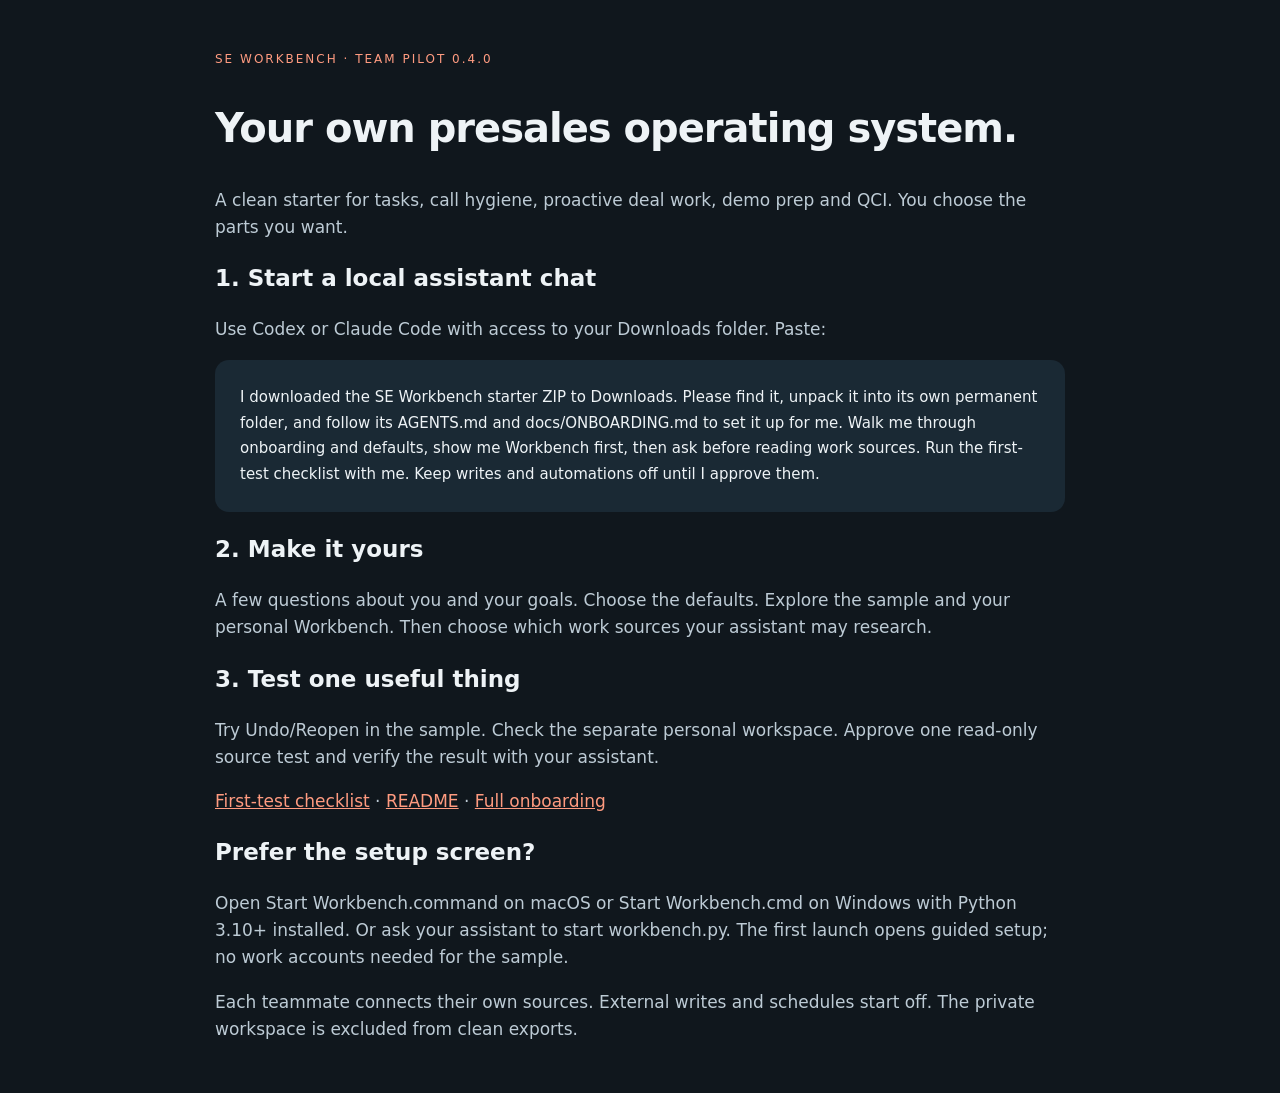
==== START-HERE.html @ 65ef55b1 "Release Workbench v0.4.0 with saved ordering and response alternatives" ====
<!doctype html><html lang="en"><meta charset="utf-8"><meta name="viewport" content="width=device-width,initial-scale=1"><title>Start your SE Workbench</title><style>body{background:#10171d;color:#eef3f6;font:17px/1.6 system-ui;margin:50px auto;padding:0 24px;max-width:850px}h1{font-size:40px;letter-spacing:-1px}h2{font-size:23px}a{color:#ff9b80}pre{white-space:pre-wrap;background:#1a2934;padding:25px;border-radius:14px;font:15px/1.7 system-ui}p,li{color:#bdcbd5}.tag{color:#ff9b80;font-size:12px;letter-spacing:2px;text-transform:uppercase}</style><p class="tag">SE Workbench · Team pilot 0.4.0</p><h1>Your own presales operating system.</h1><p>A clean starter for tasks, call hygiene, proactive deal work, demo prep and QCI. You choose the parts you want.</p><h2>1. Start a local assistant chat</h2><p>Use Codex or Claude Code with access to your Downloads folder. Paste:</p><pre>I downloaded the SE Workbench starter ZIP to Downloads. Please find it, unpack it into its own permanent folder, and follow its AGENTS.md and docs/ONBOARDING.md to set it up for me. Walk me through onboarding and defaults, show me Workbench first, then ask before reading work sources. Run the first-test checklist with me. Keep writes and automations off until I approve them.</pre><h2>2. Make it yours</h2><p>A few questions about you and your goals. Choose the defaults. Explore the sample and your personal Workbench. Then choose which work sources your assistant may research.</p><h2>3. Test one useful thing</h2><p>Try Undo/Reopen in the sample. Check the separate personal workspace. Approve one read-only source test and verify the result with your assistant.</p><p><a href="docs/FIRST-TEST.md">First-test checklist</a> · <a href="README.md">README</a> · <a href="docs/ONBOARDING.md">Full onboarding</a></p><h2>Prefer the setup screen?</h2><p>Open Start Workbench.command on macOS or Start Workbench.cmd on Windows with Python 3.10+ installed. Or ask your assistant to start workbench.py. The first launch opens guided setup; no work accounts needed for the sample.</p><p>Each teammate connects their own sources. External writes and schedules start off. The private workspace is excluded from clean exports.</p></html>
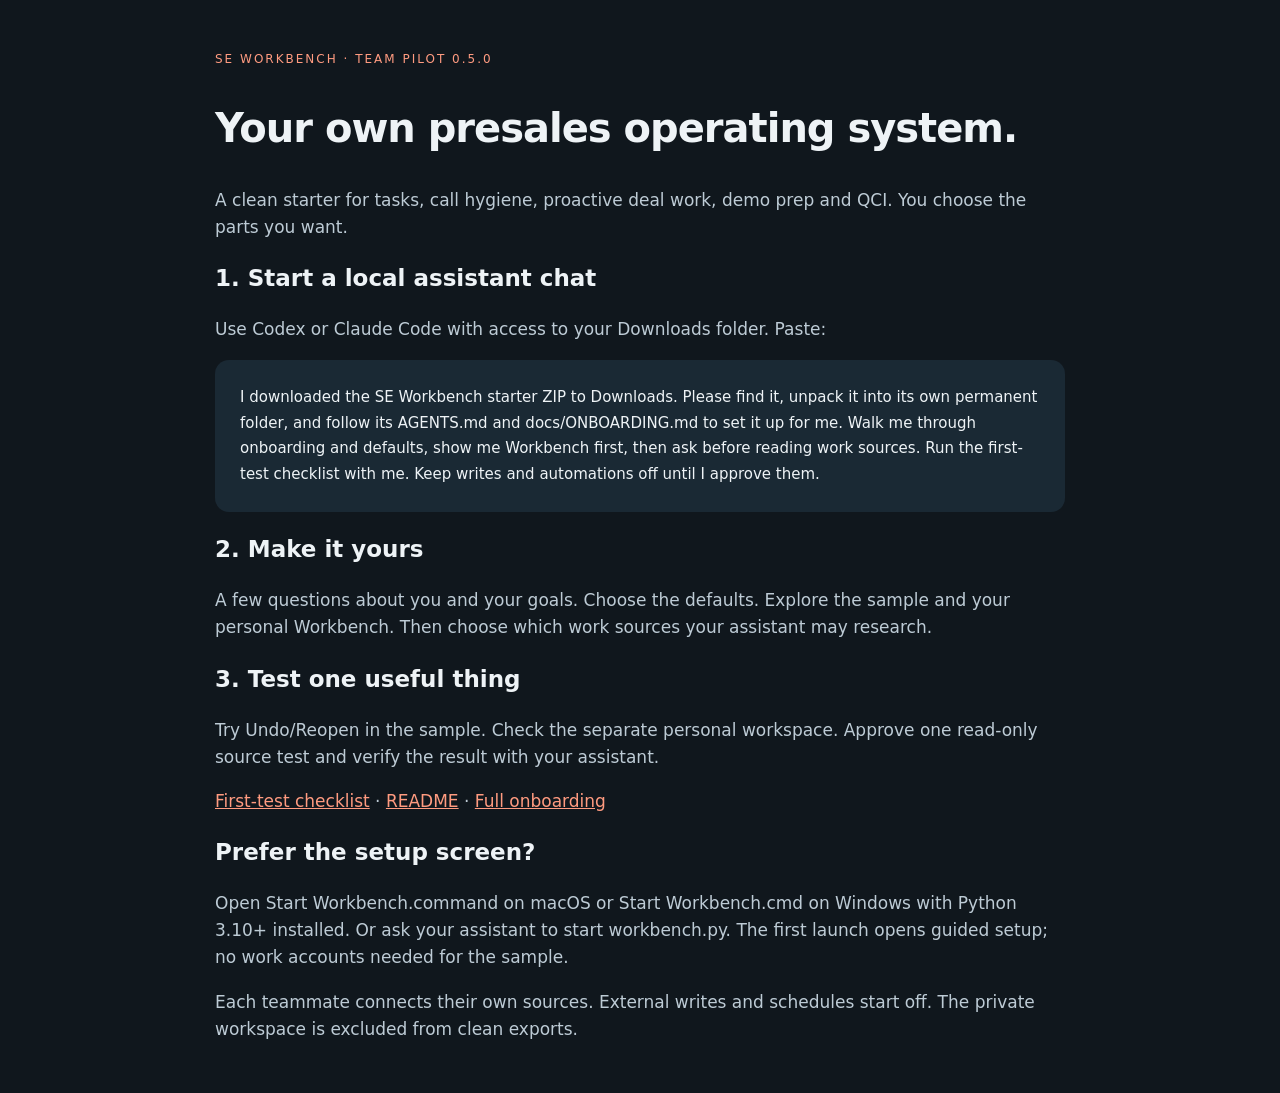
==== commit ba5373ac: "Release Workbench v0.5.0 with focused views and one-click feedback" ====
--- a/START-HERE.html
+++ b/START-HERE.html
@@ -1 +1 @@
-<!doctype html><html lang="en"><meta charset="utf-8"><meta name="viewport" content="width=device-width,initial-scale=1"><title>Start your SE Workbench</title><style>body{background:#10171d;color:#eef3f6;font:17px/1.6 system-ui;margin:50px auto;padding:0 24px;max-width:850px}h1{font-size:40px;letter-spacing:-1px}h2{font-size:23px}a{color:#ff9b80}pre{white-space:pre-wrap;background:#1a2934;padding:25px;border-radius:14px;font:15px/1.7 system-ui}p,li{color:#bdcbd5}.tag{color:#ff9b80;font-size:12px;letter-spacing:2px;text-transform:uppercase}</style><p class="tag">SE Workbench · Team pilot 0.4.0</p><h1>Your own presales operating system.</h1><p>A clean starter for tasks, call hygiene, proactive deal work, demo prep and QCI. You choose the parts you want.</p><h2>1. Start a local assistant chat</h2><p>Use Codex or Claude Code with access to your Downloads folder. Paste:</p><pre>I downloaded the SE Workbench starter ZIP to Downloads. Please find it, unpack it into its own permanent folder, and follow its AGENTS.md and docs/ONBOARDING.md to set it up for me. Walk me through onboarding and defaults, show me Workbench first, then ask before reading work sources. Run the first-test checklist with me. Keep writes and automations off until I approve them.</pre><h2>2. Make it yours</h2><p>A few questions about you and your goals. Choose the defaults. Explore the sample and your personal Workbench. Then choose which work sources your assistant may research.</p><h2>3. Test one useful thing</h2><p>Try Undo/Reopen in the sample. Check the separate personal workspace. Approve one read-only source test and verify the result with your assistant.</p><p><a href="docs/FIRST-TEST.md">First-test checklist</a> · <a href="README.md">README</a> · <a href="docs/ONBOARDING.md">Full onboarding</a></p><h2>Prefer the setup screen?</h2><p>Open Start Workbench.command on macOS or Start Workbench.cmd on Windows with Python 3.10+ installed. Or ask your assistant to start workbench.py. The first launch opens guided setup; no work accounts needed for the sample.</p><p>Each teammate connects their own sources. External writes and schedules start off. The private workspace is excluded from clean exports.</p></html>+<!doctype html><html lang="en"><meta charset="utf-8"><meta name="viewport" content="width=device-width,initial-scale=1"><title>Start your SE Workbench</title><style>body{background:#10171d;color:#eef3f6;font:17px/1.6 system-ui;margin:50px auto;padding:0 24px;max-width:850px}h1{font-size:40px;letter-spacing:-1px}h2{font-size:23px}a{color:#ff9b80}pre{white-space:pre-wrap;background:#1a2934;padding:25px;border-radius:14px;font:15px/1.7 system-ui}p,li{color:#bdcbd5}.tag{color:#ff9b80;font-size:12px;letter-spacing:2px;text-transform:uppercase}</style><p class="tag">SE Workbench · Team pilot 0.5.0</p><h1>Your own presales operating system.</h1><p>A clean starter for tasks, call hygiene, proactive deal work, demo prep and QCI. You choose the parts you want.</p><h2>1. Start a local assistant chat</h2><p>Use Codex or Claude Code with access to your Downloads folder. Paste:</p><pre>I downloaded the SE Workbench starter ZIP to Downloads. Please find it, unpack it into its own permanent folder, and follow its AGENTS.md and docs/ONBOARDING.md to set it up for me. Walk me through onboarding and defaults, show me Workbench first, then ask before reading work sources. Run the first-test checklist with me. Keep writes and automations off until I approve them.</pre><h2>2. Make it yours</h2><p>A few questions about you and your goals. Choose the defaults. Explore the sample and your personal Workbench. Then choose which work sources your assistant may research.</p><h2>3. Test one useful thing</h2><p>Try Undo/Reopen in the sample. Check the separate personal workspace. Approve one read-only source test and verify the result with your assistant.</p><p><a href="docs/FIRST-TEST.md">First-test checklist</a> · <a href="README.md">README</a> · <a href="docs/ONBOARDING.md">Full onboarding</a></p><h2>Prefer the setup screen?</h2><p>Open Start Workbench.command on macOS or Start Workbench.cmd on Windows with Python 3.10+ installed. Or ask your assistant to start workbench.py. The first launch opens guided setup; no work accounts needed for the sample.</p><p>Each teammate connects their own sources. External writes and schedules start off. The private workspace is excluded from clean exports.</p></html>
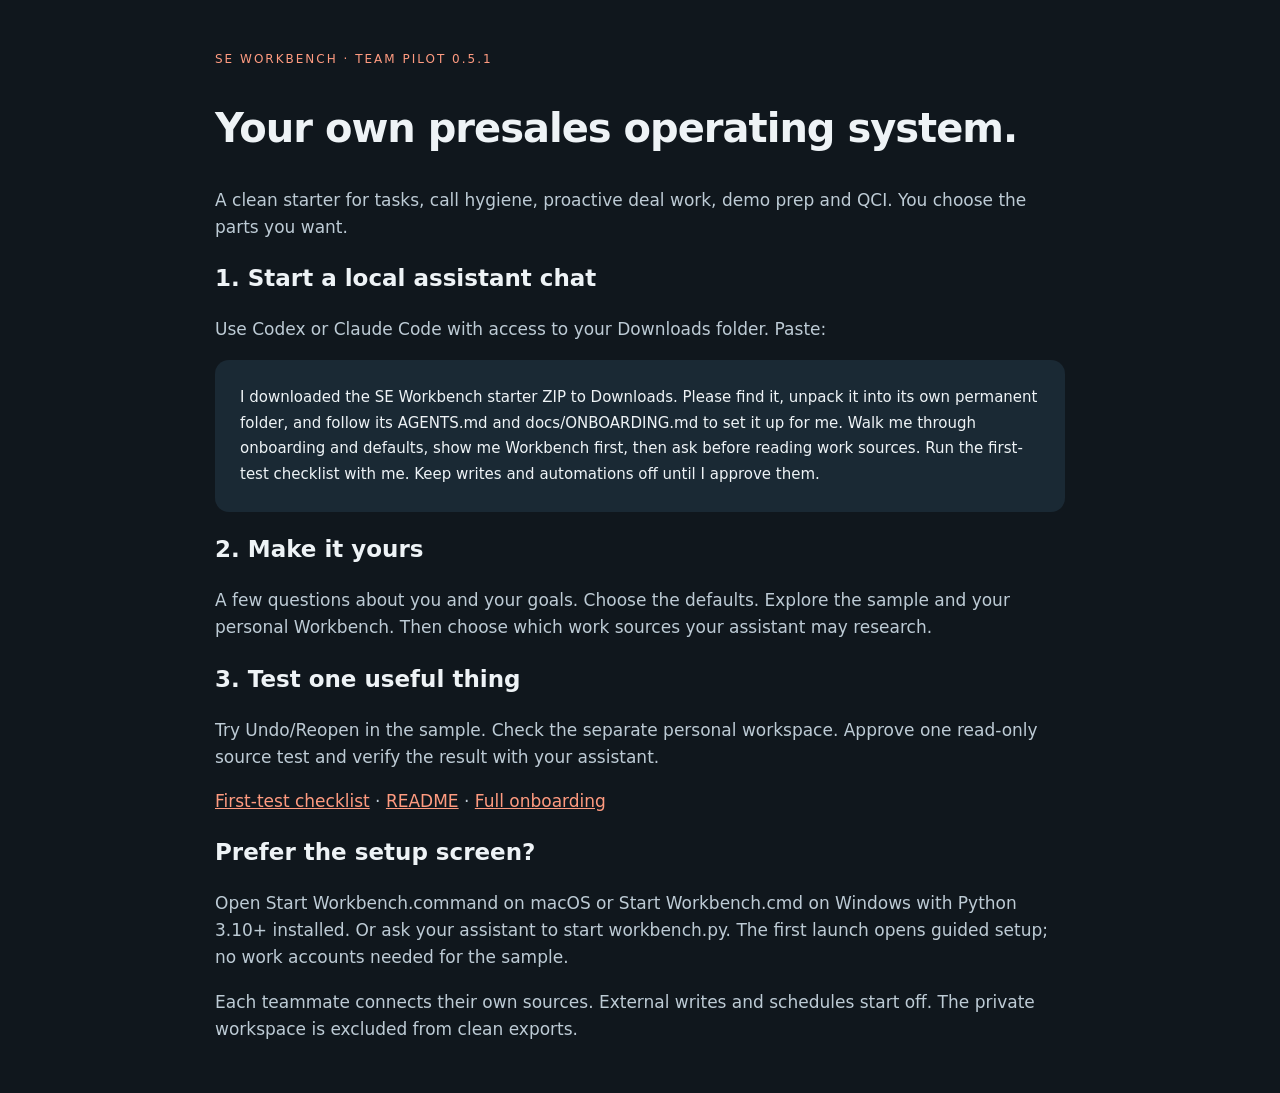
==== commit e1284aa9: "Keep coaching feedback summaries distinct from source quotes" ====
--- a/START-HERE.html
+++ b/START-HERE.html
@@ -1 +1 @@
-<!doctype html><html lang="en"><meta charset="utf-8"><meta name="viewport" content="width=device-width,initial-scale=1"><title>Start your SE Workbench</title><style>body{background:#10171d;color:#eef3f6;font:17px/1.6 system-ui;margin:50px auto;padding:0 24px;max-width:850px}h1{font-size:40px;letter-spacing:-1px}h2{font-size:23px}a{color:#ff9b80}pre{white-space:pre-wrap;background:#1a2934;padding:25px;border-radius:14px;font:15px/1.7 system-ui}p,li{color:#bdcbd5}.tag{color:#ff9b80;font-size:12px;letter-spacing:2px;text-transform:uppercase}</style><p class="tag">SE Workbench · Team pilot 0.5.0</p><h1>Your own presales operating system.</h1><p>A clean starter for tasks, call hygiene, proactive deal work, demo prep and QCI. You choose the parts you want.</p><h2>1. Start a local assistant chat</h2><p>Use Codex or Claude Code with access to your Downloads folder. Paste:</p><pre>I downloaded the SE Workbench starter ZIP to Downloads. Please find it, unpack it into its own permanent folder, and follow its AGENTS.md and docs/ONBOARDING.md to set it up for me. Walk me through onboarding and defaults, show me Workbench first, then ask before reading work sources. Run the first-test checklist with me. Keep writes and automations off until I approve them.</pre><h2>2. Make it yours</h2><p>A few questions about you and your goals. Choose the defaults. Explore the sample and your personal Workbench. Then choose which work sources your assistant may research.</p><h2>3. Test one useful thing</h2><p>Try Undo/Reopen in the sample. Check the separate personal workspace. Approve one read-only source test and verify the result with your assistant.</p><p><a href="docs/FIRST-TEST.md">First-test checklist</a> · <a href="README.md">README</a> · <a href="docs/ONBOARDING.md">Full onboarding</a></p><h2>Prefer the setup screen?</h2><p>Open Start Workbench.command on macOS or Start Workbench.cmd on Windows with Python 3.10+ installed. Or ask your assistant to start workbench.py. The first launch opens guided setup; no work accounts needed for the sample.</p><p>Each teammate connects their own sources. External writes and schedules start off. The private workspace is excluded from clean exports.</p></html>+<!doctype html><html lang="en"><meta charset="utf-8"><meta name="viewport" content="width=device-width,initial-scale=1"><title>Start your SE Workbench</title><style>body{background:#10171d;color:#eef3f6;font:17px/1.6 system-ui;margin:50px auto;padding:0 24px;max-width:850px}h1{font-size:40px;letter-spacing:-1px}h2{font-size:23px}a{color:#ff9b80}pre{white-space:pre-wrap;background:#1a2934;padding:25px;border-radius:14px;font:15px/1.7 system-ui}p,li{color:#bdcbd5}.tag{color:#ff9b80;font-size:12px;letter-spacing:2px;text-transform:uppercase}</style><p class="tag">SE Workbench · Team pilot 0.5.1</p><h1>Your own presales operating system.</h1><p>A clean starter for tasks, call hygiene, proactive deal work, demo prep and QCI. You choose the parts you want.</p><h2>1. Start a local assistant chat</h2><p>Use Codex or Claude Code with access to your Downloads folder. Paste:</p><pre>I downloaded the SE Workbench starter ZIP to Downloads. Please find it, unpack it into its own permanent folder, and follow its AGENTS.md and docs/ONBOARDING.md to set it up for me. Walk me through onboarding and defaults, show me Workbench first, then ask before reading work sources. Run the first-test checklist with me. Keep writes and automations off until I approve them.</pre><h2>2. Make it yours</h2><p>A few questions about you and your goals. Choose the defaults. Explore the sample and your personal Workbench. Then choose which work sources your assistant may research.</p><h2>3. Test one useful thing</h2><p>Try Undo/Reopen in the sample. Check the separate personal workspace. Approve one read-only source test and verify the result with your assistant.</p><p><a href="docs/FIRST-TEST.md">First-test checklist</a> · <a href="README.md">README</a> · <a href="docs/ONBOARDING.md">Full onboarding</a></p><h2>Prefer the setup screen?</h2><p>Open Start Workbench.command on macOS or Start Workbench.cmd on Windows with Python 3.10+ installed. Or ask your assistant to start workbench.py. The first launch opens guided setup; no work accounts needed for the sample.</p><p>Each teammate connects their own sources. External writes and schedules start off. The private workspace is excluded from clean exports.</p></html>
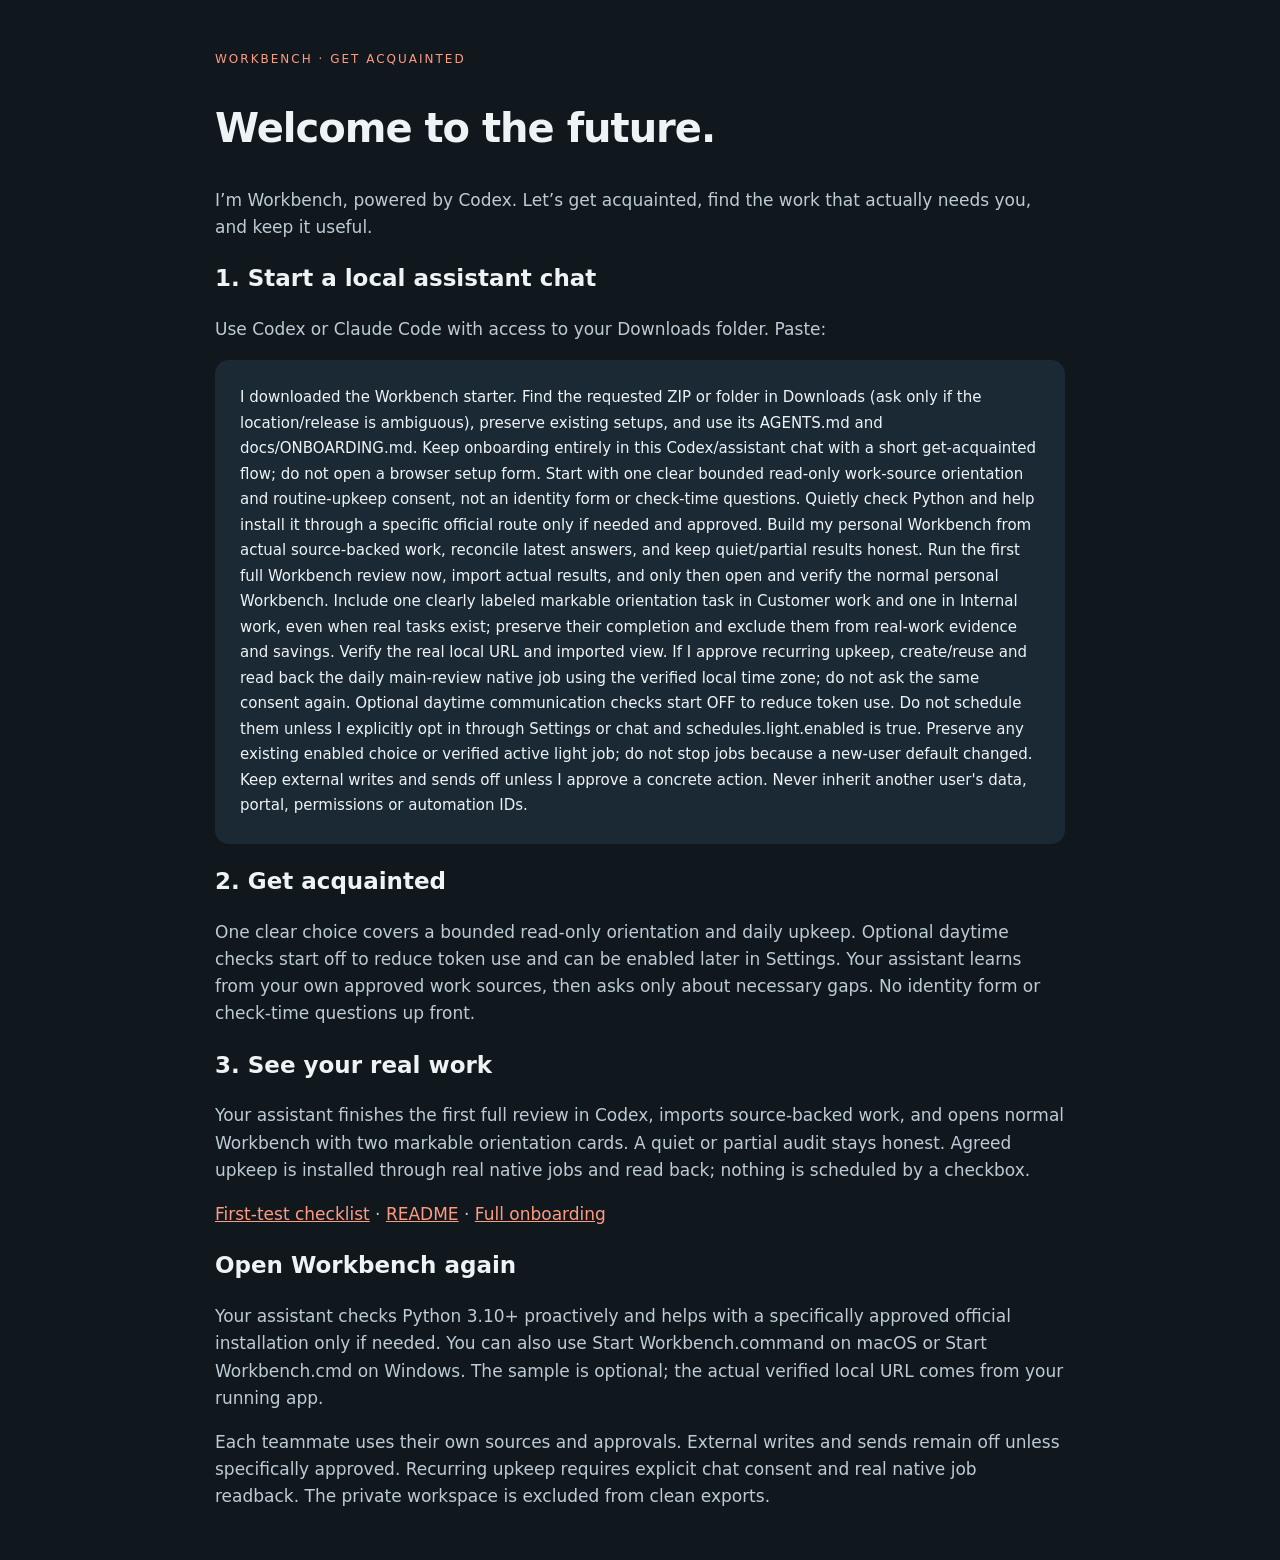
==== commit 9ac81189: "Release Workbench v0.6.0 with Codex onboarding and optional daytime checks" ====
--- a/START-HERE.html
+++ b/START-HERE.html
@@ -1 +1 @@
-<!doctype html><html lang="en"><meta charset="utf-8"><meta name="viewport" content="width=device-width,initial-scale=1"><title>Start your SE Workbench</title><style>body{background:#10171d;color:#eef3f6;font:17px/1.6 system-ui;margin:50px auto;padding:0 24px;max-width:850px}h1{font-size:40px;letter-spacing:-1px}h2{font-size:23px}a{color:#ff9b80}pre{white-space:pre-wrap;background:#1a2934;padding:25px;border-radius:14px;font:15px/1.7 system-ui}p,li{color:#bdcbd5}.tag{color:#ff9b80;font-size:12px;letter-spacing:2px;text-transform:uppercase}</style><p class="tag">SE Workbench · Team pilot 0.5.1</p><h1>Your own presales operating system.</h1><p>A clean starter for tasks, call hygiene, proactive deal work, demo prep and QCI. You choose the parts you want.</p><h2>1. Start a local assistant chat</h2><p>Use Codex or Claude Code with access to your Downloads folder. Paste:</p><pre>I downloaded the SE Workbench starter ZIP to Downloads. Please find it, unpack it into its own permanent folder, and follow its AGENTS.md and docs/ONBOARDING.md to set it up for me. Walk me through onboarding and defaults, show me Workbench first, then ask before reading work sources. Run the first-test checklist with me. Keep writes and automations off until I approve them.</pre><h2>2. Make it yours</h2><p>A few questions about you and your goals. Choose the defaults. Explore the sample and your personal Workbench. Then choose which work sources your assistant may research.</p><h2>3. Test one useful thing</h2><p>Try Undo/Reopen in the sample. Check the separate personal workspace. Approve one read-only source test and verify the result with your assistant.</p><p><a href="docs/FIRST-TEST.md">First-test checklist</a> · <a href="README.md">README</a> · <a href="docs/ONBOARDING.md">Full onboarding</a></p><h2>Prefer the setup screen?</h2><p>Open Start Workbench.command on macOS or Start Workbench.cmd on Windows with Python 3.10+ installed. Or ask your assistant to start workbench.py. The first launch opens guided setup; no work accounts needed for the sample.</p><p>Each teammate connects their own sources. External writes and schedules start off. The private workspace is excluded from clean exports.</p></html>+<!doctype html><html lang="en"><meta charset="utf-8"><meta name="viewport" content="width=device-width,initial-scale=1"><title>Start your SE Workbench</title><style>body{background:#10171d;color:#eef3f6;font:17px/1.6 system-ui;margin:50px auto;padding:0 24px;max-width:850px}h1{font-size:40px;letter-spacing:-1px}h2{font-size:23px}a{color:#ff9b80}pre{white-space:pre-wrap;background:#1a2934;padding:25px;border-radius:14px;font:15px/1.7 system-ui}p,li{color:#bdcbd5}.tag{color:#ff9b80;font-size:12px;letter-spacing:2px;text-transform:uppercase}</style><p class="tag">Workbench · Get acquainted</p><h1>Welcome to the future.</h1><p>I’m Workbench, powered by Codex. Let’s get acquainted, find the work that actually needs you, and keep it useful.</p><h2>1. Start a local assistant chat</h2><p>Use Codex or Claude Code with access to your Downloads folder. Paste:</p><pre>I downloaded the Workbench starter. Find the requested ZIP or folder in Downloads (ask only if the location/release is ambiguous), preserve existing setups, and use its AGENTS.md and docs/ONBOARDING.md. Keep onboarding entirely in this Codex/assistant chat with a short get-acquainted flow; do not open a browser setup form. Start with one clear bounded read-only work-source orientation and routine-upkeep consent, not an identity form or check-time questions. Quietly check Python and help install it through a specific official route only if needed and approved. Build my personal Workbench from actual source-backed work, reconcile latest answers, and keep quiet/partial results honest. Run the first full Workbench review now, import actual results, and only then open and verify the normal personal Workbench. Include one clearly labeled markable orientation task in Customer work and one in Internal work, even when real tasks exist; preserve their completion and exclude them from real-work evidence and savings. Verify the real local URL and imported view. If I approve recurring upkeep, create/reuse and read back the daily main-review native job using the verified local time zone; do not ask the same consent again. Optional daytime communication checks start OFF to reduce token use. Do not schedule them unless I explicitly opt in through Settings or chat and schedules.light.enabled is true. Preserve any existing enabled choice or verified active light job; do not stop jobs because a new-user default changed. Keep external writes and sends off unless I approve a concrete action. Never inherit another user's data, portal, permissions or automation IDs.</pre><h2>2. Get acquainted</h2><p>One clear choice covers a bounded read-only orientation and daily upkeep. Optional daytime checks start off to reduce token use and can be enabled later in Settings. Your assistant learns from your own approved work sources, then asks only about necessary gaps. No identity form or check-time questions up front.</p><h2>3. See your real work</h2><p>Your assistant finishes the first full review in Codex, imports source-backed work, and opens normal Workbench with two markable orientation cards. A quiet or partial audit stays honest. Agreed upkeep is installed through real native jobs and read back; nothing is scheduled by a checkbox.</p><p><a href="docs/FIRST-TEST.md">First-test checklist</a> · <a href="README.md">README</a> · <a href="docs/ONBOARDING.md">Full onboarding</a></p><h2>Open Workbench again</h2><p>Your assistant checks Python 3.10+ proactively and helps with a specifically approved official installation only if needed. You can also use Start Workbench.command on macOS or Start Workbench.cmd on Windows. The sample is optional; the actual verified local URL comes from your running app.</p><p>Each teammate uses their own sources and approvals. External writes and sends remain off unless specifically approved. Recurring upkeep requires explicit chat consent and real native job readback. The private workspace is excluded from clean exports.</p></html>
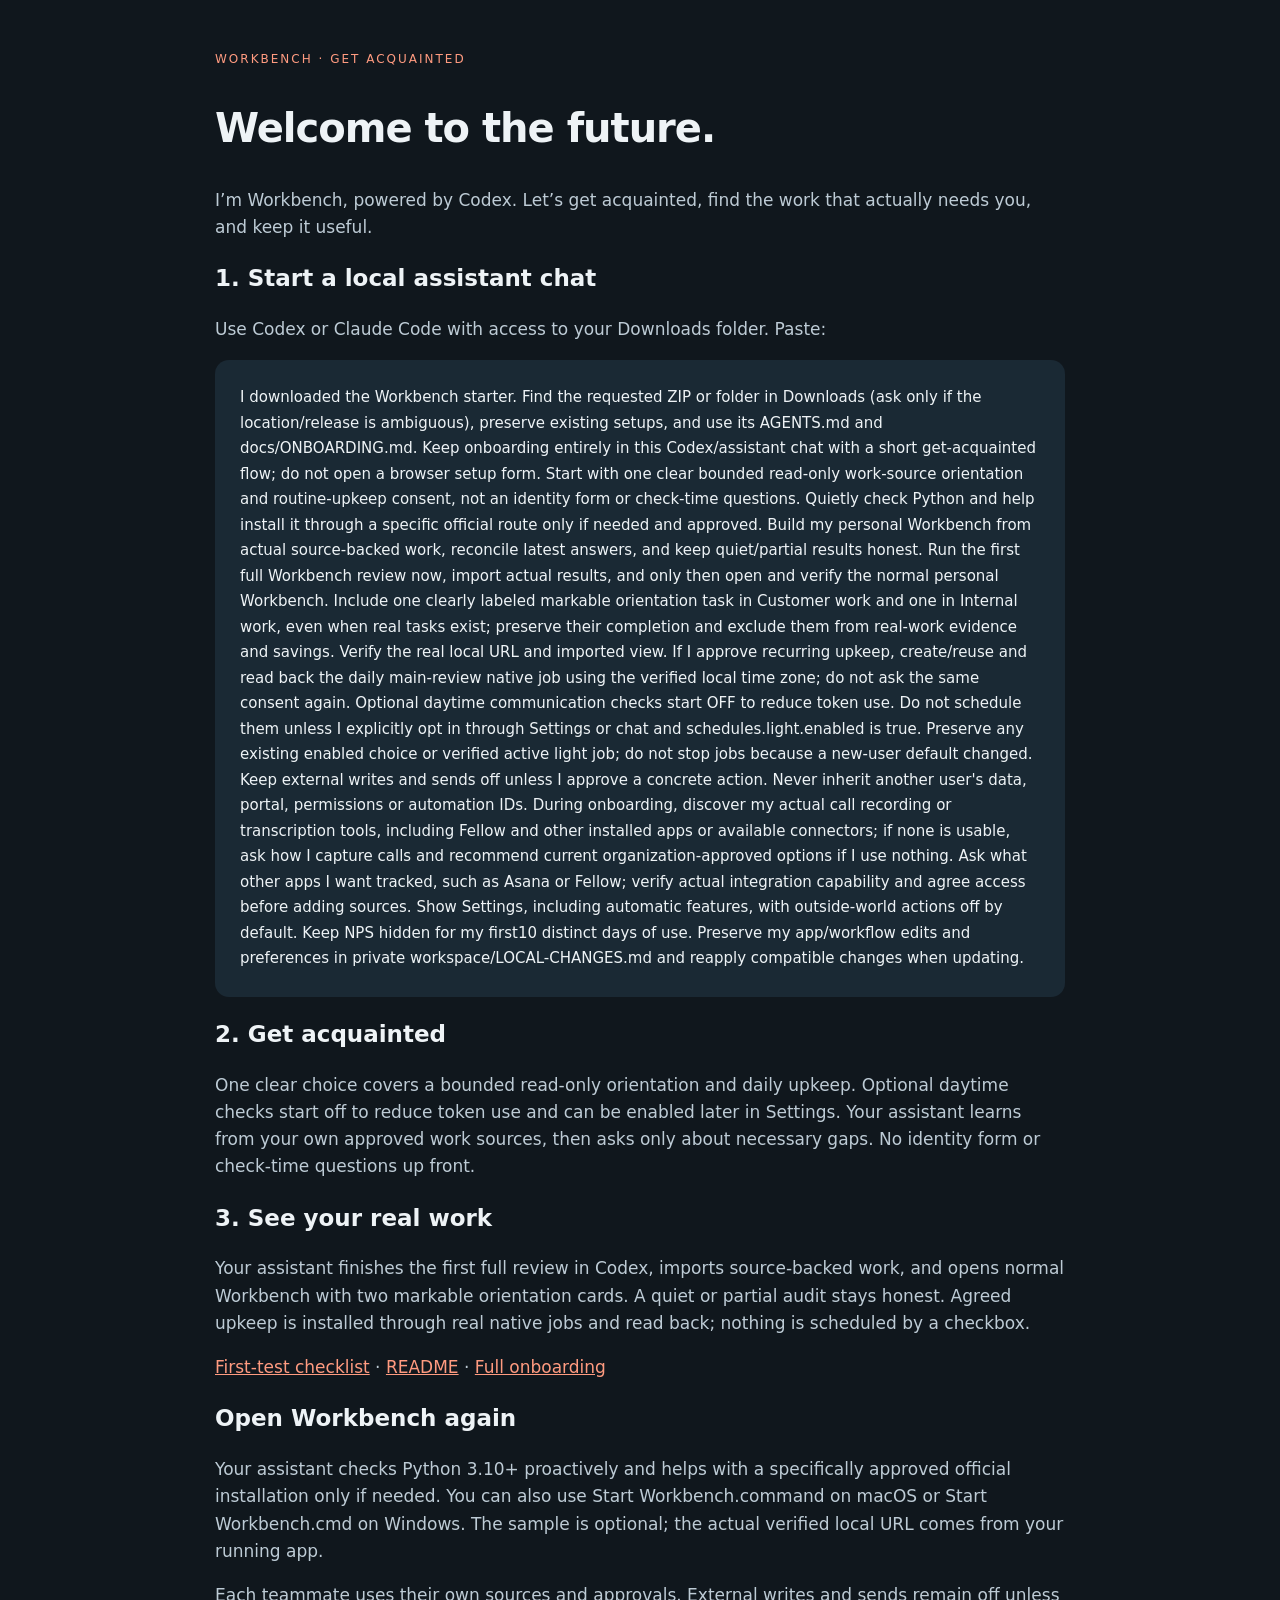
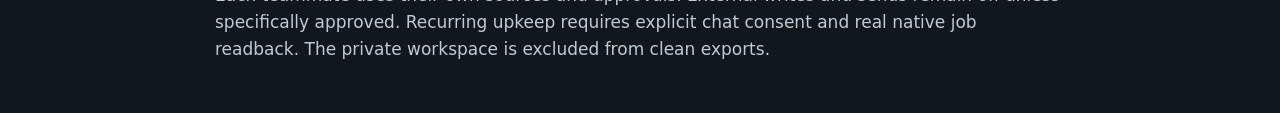
==== commit 51e277b6: "Release Workbench v0.7.0 with shared settings, source discovery and local change preservation" ====
--- a/START-HERE.html
+++ b/START-HERE.html
@@ -1 +1 @@
-<!doctype html><html lang="en"><meta charset="utf-8"><meta name="viewport" content="width=device-width,initial-scale=1"><title>Start your SE Workbench</title><style>body{background:#10171d;color:#eef3f6;font:17px/1.6 system-ui;margin:50px auto;padding:0 24px;max-width:850px}h1{font-size:40px;letter-spacing:-1px}h2{font-size:23px}a{color:#ff9b80}pre{white-space:pre-wrap;background:#1a2934;padding:25px;border-radius:14px;font:15px/1.7 system-ui}p,li{color:#bdcbd5}.tag{color:#ff9b80;font-size:12px;letter-spacing:2px;text-transform:uppercase}</style><p class="tag">Workbench · Get acquainted</p><h1>Welcome to the future.</h1><p>I’m Workbench, powered by Codex. Let’s get acquainted, find the work that actually needs you, and keep it useful.</p><h2>1. Start a local assistant chat</h2><p>Use Codex or Claude Code with access to your Downloads folder. Paste:</p><pre>I downloaded the Workbench starter. Find the requested ZIP or folder in Downloads (ask only if the location/release is ambiguous), preserve existing setups, and use its AGENTS.md and docs/ONBOARDING.md. Keep onboarding entirely in this Codex/assistant chat with a short get-acquainted flow; do not open a browser setup form. Start with one clear bounded read-only work-source orientation and routine-upkeep consent, not an identity form or check-time questions. Quietly check Python and help install it through a specific official route only if needed and approved. Build my personal Workbench from actual source-backed work, reconcile latest answers, and keep quiet/partial results honest. Run the first full Workbench review now, import actual results, and only then open and verify the normal personal Workbench. Include one clearly labeled markable orientation task in Customer work and one in Internal work, even when real tasks exist; preserve their completion and exclude them from real-work evidence and savings. Verify the real local URL and imported view. If I approve recurring upkeep, create/reuse and read back the daily main-review native job using the verified local time zone; do not ask the same consent again. Optional daytime communication checks start OFF to reduce token use. Do not schedule them unless I explicitly opt in through Settings or chat and schedules.light.enabled is true. Preserve any existing enabled choice or verified active light job; do not stop jobs because a new-user default changed. Keep external writes and sends off unless I approve a concrete action. Never inherit another user's data, portal, permissions or automation IDs.</pre><h2>2. Get acquainted</h2><p>One clear choice covers a bounded read-only orientation and daily upkeep. Optional daytime checks start off to reduce token use and can be enabled later in Settings. Your assistant learns from your own approved work sources, then asks only about necessary gaps. No identity form or check-time questions up front.</p><h2>3. See your real work</h2><p>Your assistant finishes the first full review in Codex, imports source-backed work, and opens normal Workbench with two markable orientation cards. A quiet or partial audit stays honest. Agreed upkeep is installed through real native jobs and read back; nothing is scheduled by a checkbox.</p><p><a href="docs/FIRST-TEST.md">First-test checklist</a> · <a href="README.md">README</a> · <a href="docs/ONBOARDING.md">Full onboarding</a></p><h2>Open Workbench again</h2><p>Your assistant checks Python 3.10+ proactively and helps with a specifically approved official installation only if needed. You can also use Start Workbench.command on macOS or Start Workbench.cmd on Windows. The sample is optional; the actual verified local URL comes from your running app.</p><p>Each teammate uses their own sources and approvals. External writes and sends remain off unless specifically approved. Recurring upkeep requires explicit chat consent and real native job readback. The private workspace is excluded from clean exports.</p></html>+<!doctype html><html lang="en"><meta charset="utf-8"><meta name="viewport" content="width=device-width,initial-scale=1"><title>Start your SE Workbench</title><style>body{background:#10171d;color:#eef3f6;font:17px/1.6 system-ui;margin:50px auto;padding:0 24px;max-width:850px}h1{font-size:40px;letter-spacing:-1px}h2{font-size:23px}a{color:#ff9b80}pre{white-space:pre-wrap;background:#1a2934;padding:25px;border-radius:14px;font:15px/1.7 system-ui}p,li{color:#bdcbd5}.tag{color:#ff9b80;font-size:12px;letter-spacing:2px;text-transform:uppercase}</style><p class="tag">Workbench · Get acquainted</p><h1>Welcome to the future.</h1><p>I’m Workbench, powered by Codex. Let’s get acquainted, find the work that actually needs you, and keep it useful.</p><h2>1. Start a local assistant chat</h2><p>Use Codex or Claude Code with access to your Downloads folder. Paste:</p><pre>I downloaded the Workbench starter. Find the requested ZIP or folder in Downloads (ask only if the location/release is ambiguous), preserve existing setups, and use its AGENTS.md and docs/ONBOARDING.md. Keep onboarding entirely in this Codex/assistant chat with a short get-acquainted flow; do not open a browser setup form. Start with one clear bounded read-only work-source orientation and routine-upkeep consent, not an identity form or check-time questions. Quietly check Python and help install it through a specific official route only if needed and approved. Build my personal Workbench from actual source-backed work, reconcile latest answers, and keep quiet/partial results honest. Run the first full Workbench review now, import actual results, and only then open and verify the normal personal Workbench. Include one clearly labeled markable orientation task in Customer work and one in Internal work, even when real tasks exist; preserve their completion and exclude them from real-work evidence and savings. Verify the real local URL and imported view. If I approve recurring upkeep, create/reuse and read back the daily main-review native job using the verified local time zone; do not ask the same consent again. Optional daytime communication checks start OFF to reduce token use. Do not schedule them unless I explicitly opt in through Settings or chat and schedules.light.enabled is true. Preserve any existing enabled choice or verified active light job; do not stop jobs because a new-user default changed. Keep external writes and sends off unless I approve a concrete action. Never inherit another user&#x27;s data, portal, permissions or automation IDs. During onboarding, discover my actual call recording or transcription tools, including Fellow and other installed apps or available connectors; if none is usable, ask how I capture calls and recommend current organization-approved options if I use nothing. Ask what other apps I want tracked, such as Asana or Fellow; verify actual integration capability and agree access before adding sources. Show Settings, including automatic features, with outside-world actions off by default. Keep NPS hidden for my first10 distinct days of use. Preserve my app/workflow edits and preferences in private workspace/LOCAL-CHANGES.md and reapply compatible changes when updating.</pre><h2>2. Get acquainted</h2><p>One clear choice covers a bounded read-only orientation and daily upkeep. Optional daytime checks start off to reduce token use and can be enabled later in Settings. Your assistant learns from your own approved work sources, then asks only about necessary gaps. No identity form or check-time questions up front.</p><h2>3. See your real work</h2><p>Your assistant finishes the first full review in Codex, imports source-backed work, and opens normal Workbench with two markable orientation cards. A quiet or partial audit stays honest. Agreed upkeep is installed through real native jobs and read back; nothing is scheduled by a checkbox.</p><p><a href="docs/FIRST-TEST.md">First-test checklist</a> · <a href="README.md">README</a> · <a href="docs/ONBOARDING.md">Full onboarding</a></p><h2>Open Workbench again</h2><p>Your assistant checks Python 3.10+ proactively and helps with a specifically approved official installation only if needed. You can also use Start Workbench.command on macOS or Start Workbench.cmd on Windows. The sample is optional; the actual verified local URL comes from your running app.</p><p>Each teammate uses their own sources and approvals. External writes and sends remain off unless specifically approved. Recurring upkeep requires explicit chat consent and real native job readback. The private workspace is excluded from clean exports.</p></html>
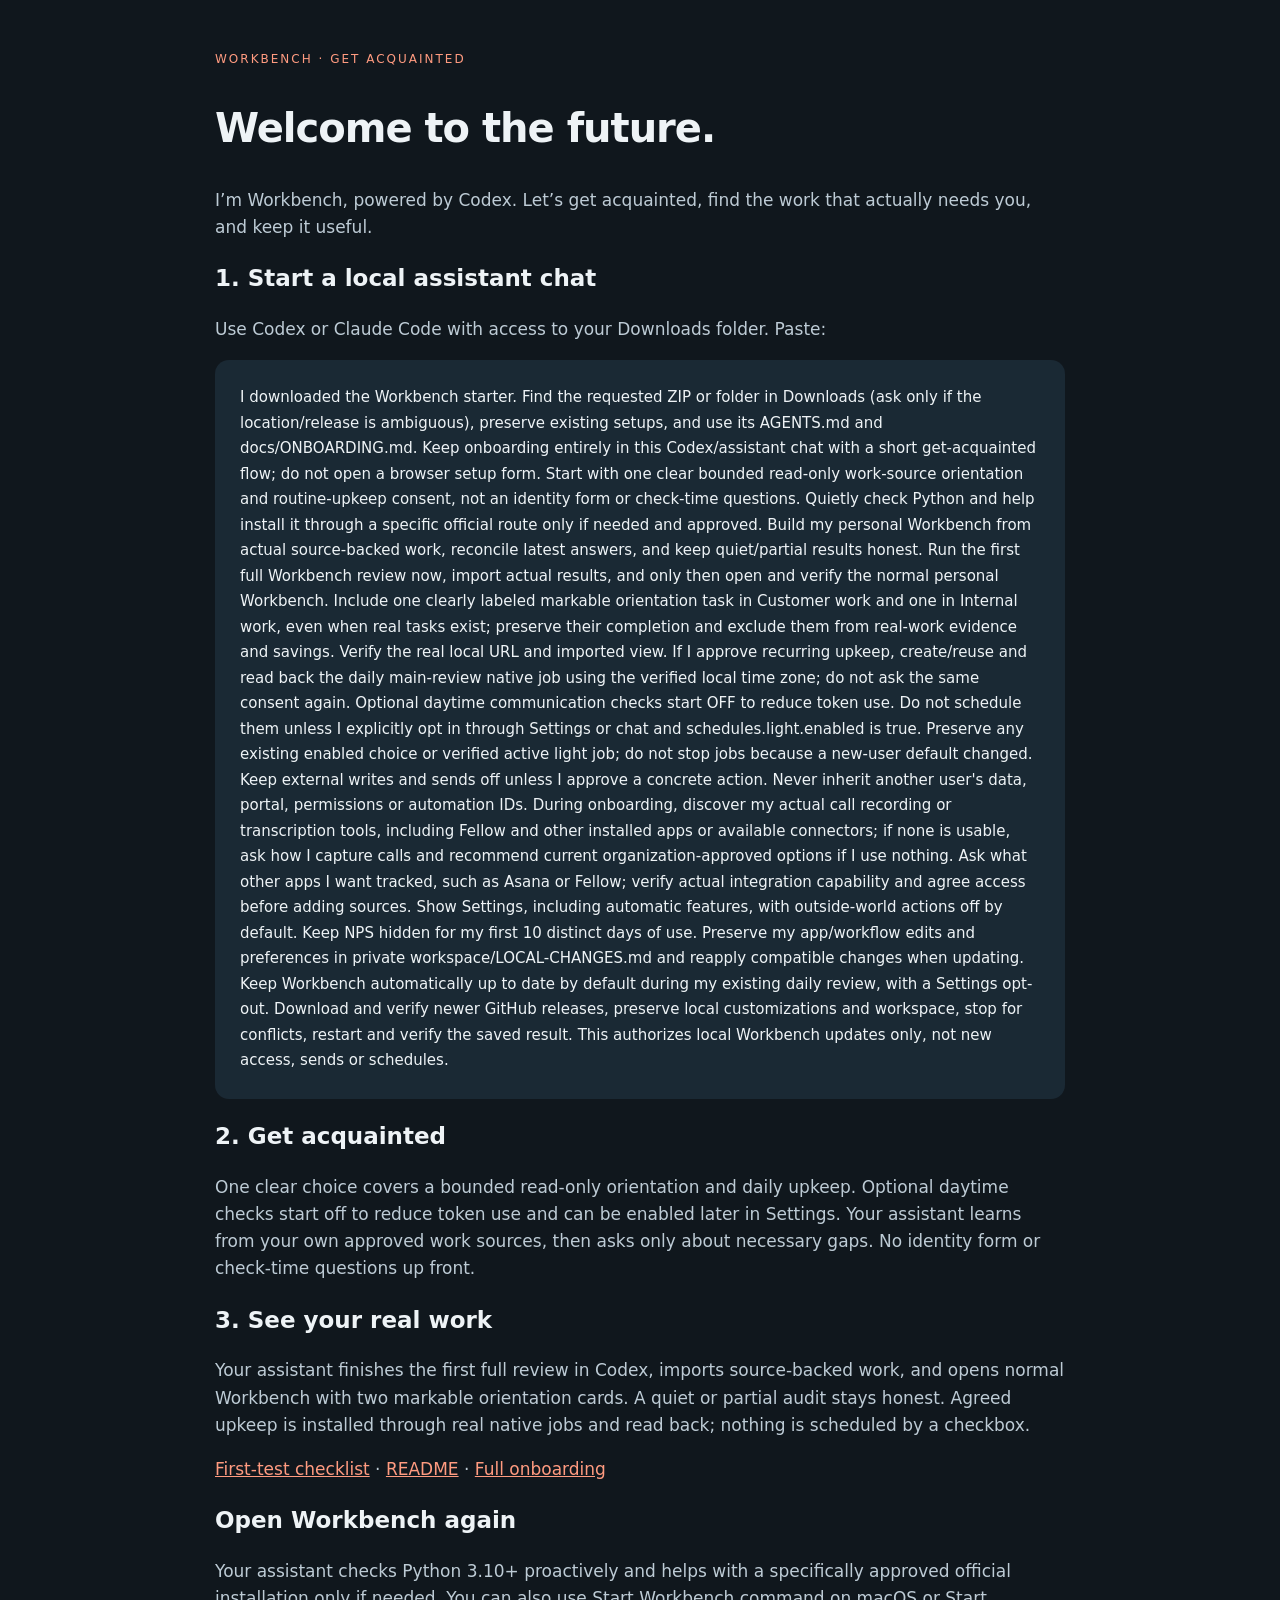
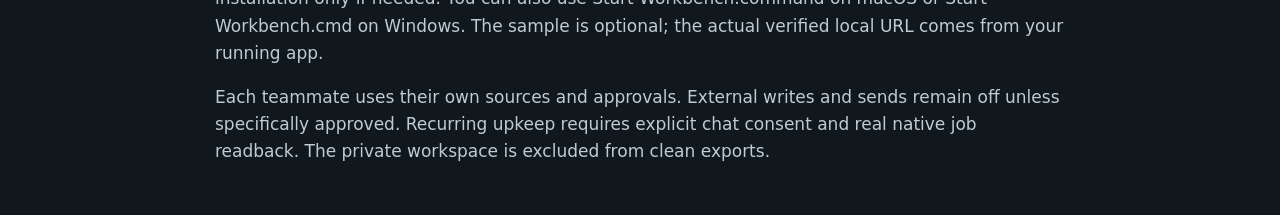
==== commit e209bad7: "Release Workbench v0.8.0 with daily automatic updates and a Settings opt-out" ====
--- a/START-HERE.html
+++ b/START-HERE.html
@@ -1 +1 @@
-<!doctype html><html lang="en"><meta charset="utf-8"><meta name="viewport" content="width=device-width,initial-scale=1"><title>Start your SE Workbench</title><style>body{background:#10171d;color:#eef3f6;font:17px/1.6 system-ui;margin:50px auto;padding:0 24px;max-width:850px}h1{font-size:40px;letter-spacing:-1px}h2{font-size:23px}a{color:#ff9b80}pre{white-space:pre-wrap;background:#1a2934;padding:25px;border-radius:14px;font:15px/1.7 system-ui}p,li{color:#bdcbd5}.tag{color:#ff9b80;font-size:12px;letter-spacing:2px;text-transform:uppercase}</style><p class="tag">Workbench · Get acquainted</p><h1>Welcome to the future.</h1><p>I’m Workbench, powered by Codex. Let’s get acquainted, find the work that actually needs you, and keep it useful.</p><h2>1. Start a local assistant chat</h2><p>Use Codex or Claude Code with access to your Downloads folder. Paste:</p><pre>I downloaded the Workbench starter. Find the requested ZIP or folder in Downloads (ask only if the location/release is ambiguous), preserve existing setups, and use its AGENTS.md and docs/ONBOARDING.md. Keep onboarding entirely in this Codex/assistant chat with a short get-acquainted flow; do not open a browser setup form. Start with one clear bounded read-only work-source orientation and routine-upkeep consent, not an identity form or check-time questions. Quietly check Python and help install it through a specific official route only if needed and approved. Build my personal Workbench from actual source-backed work, reconcile latest answers, and keep quiet/partial results honest. Run the first full Workbench review now, import actual results, and only then open and verify the normal personal Workbench. Include one clearly labeled markable orientation task in Customer work and one in Internal work, even when real tasks exist; preserve their completion and exclude them from real-work evidence and savings. Verify the real local URL and imported view. If I approve recurring upkeep, create/reuse and read back the daily main-review native job using the verified local time zone; do not ask the same consent again. Optional daytime communication checks start OFF to reduce token use. Do not schedule them unless I explicitly opt in through Settings or chat and schedules.light.enabled is true. Preserve any existing enabled choice or verified active light job; do not stop jobs because a new-user default changed. Keep external writes and sends off unless I approve a concrete action. Never inherit another user&#x27;s data, portal, permissions or automation IDs. During onboarding, discover my actual call recording or transcription tools, including Fellow and other installed apps or available connectors; if none is usable, ask how I capture calls and recommend current organization-approved options if I use nothing. Ask what other apps I want tracked, such as Asana or Fellow; verify actual integration capability and agree access before adding sources. Show Settings, including automatic features, with outside-world actions off by default. Keep NPS hidden for my first10 distinct days of use. Preserve my app/workflow edits and preferences in private workspace/LOCAL-CHANGES.md and reapply compatible changes when updating.</pre><h2>2. Get acquainted</h2><p>One clear choice covers a bounded read-only orientation and daily upkeep. Optional daytime checks start off to reduce token use and can be enabled later in Settings. Your assistant learns from your own approved work sources, then asks only about necessary gaps. No identity form or check-time questions up front.</p><h2>3. See your real work</h2><p>Your assistant finishes the first full review in Codex, imports source-backed work, and opens normal Workbench with two markable orientation cards. A quiet or partial audit stays honest. Agreed upkeep is installed through real native jobs and read back; nothing is scheduled by a checkbox.</p><p><a href="docs/FIRST-TEST.md">First-test checklist</a> · <a href="README.md">README</a> · <a href="docs/ONBOARDING.md">Full onboarding</a></p><h2>Open Workbench again</h2><p>Your assistant checks Python 3.10+ proactively and helps with a specifically approved official installation only if needed. You can also use Start Workbench.command on macOS or Start Workbench.cmd on Windows. The sample is optional; the actual verified local URL comes from your running app.</p><p>Each teammate uses their own sources and approvals. External writes and sends remain off unless specifically approved. Recurring upkeep requires explicit chat consent and real native job readback. The private workspace is excluded from clean exports.</p></html>+<!doctype html><html lang="en"><meta charset="utf-8"><meta name="viewport" content="width=device-width,initial-scale=1"><title>Start your SE Workbench</title><style>body{background:#10171d;color:#eef3f6;font:17px/1.6 system-ui;margin:50px auto;padding:0 24px;max-width:850px}h1{font-size:40px;letter-spacing:-1px}h2{font-size:23px}a{color:#ff9b80}pre{white-space:pre-wrap;background:#1a2934;padding:25px;border-radius:14px;font:15px/1.7 system-ui}p,li{color:#bdcbd5}.tag{color:#ff9b80;font-size:12px;letter-spacing:2px;text-transform:uppercase}</style><p class="tag">Workbench · Get acquainted</p><h1>Welcome to the future.</h1><p>I’m Workbench, powered by Codex. Let’s get acquainted, find the work that actually needs you, and keep it useful.</p><h2>1. Start a local assistant chat</h2><p>Use Codex or Claude Code with access to your Downloads folder. Paste:</p><pre>I downloaded the Workbench starter. Find the requested ZIP or folder in Downloads (ask only if the location/release is ambiguous), preserve existing setups, and use its AGENTS.md and docs/ONBOARDING.md. Keep onboarding entirely in this Codex/assistant chat with a short get-acquainted flow; do not open a browser setup form. Start with one clear bounded read-only work-source orientation and routine-upkeep consent, not an identity form or check-time questions. Quietly check Python and help install it through a specific official route only if needed and approved. Build my personal Workbench from actual source-backed work, reconcile latest answers, and keep quiet/partial results honest. Run the first full Workbench review now, import actual results, and only then open and verify the normal personal Workbench. Include one clearly labeled markable orientation task in Customer work and one in Internal work, even when real tasks exist; preserve their completion and exclude them from real-work evidence and savings. Verify the real local URL and imported view. If I approve recurring upkeep, create/reuse and read back the daily main-review native job using the verified local time zone; do not ask the same consent again. Optional daytime communication checks start OFF to reduce token use. Do not schedule them unless I explicitly opt in through Settings or chat and schedules.light.enabled is true. Preserve any existing enabled choice or verified active light job; do not stop jobs because a new-user default changed. Keep external writes and sends off unless I approve a concrete action. Never inherit another user&#x27;s data, portal, permissions or automation IDs. During onboarding, discover my actual call recording or transcription tools, including Fellow and other installed apps or available connectors; if none is usable, ask how I capture calls and recommend current organization-approved options if I use nothing. Ask what other apps I want tracked, such as Asana or Fellow; verify actual integration capability and agree access before adding sources. Show Settings, including automatic features, with outside-world actions off by default. Keep NPS hidden for my first 10 distinct days of use. Preserve my app/workflow edits and preferences in private workspace/LOCAL-CHANGES.md and reapply compatible changes when updating. Keep Workbench automatically up to date by default during my existing daily review, with a Settings opt-out. Download and verify newer GitHub releases, preserve local customizations and workspace, stop for conflicts, restart and verify the saved result. This authorizes local Workbench updates only, not new access, sends or schedules.</pre><h2>2. Get acquainted</h2><p>One clear choice covers a bounded read-only orientation and daily upkeep. Optional daytime checks start off to reduce token use and can be enabled later in Settings. Your assistant learns from your own approved work sources, then asks only about necessary gaps. No identity form or check-time questions up front.</p><h2>3. See your real work</h2><p>Your assistant finishes the first full review in Codex, imports source-backed work, and opens normal Workbench with two markable orientation cards. A quiet or partial audit stays honest. Agreed upkeep is installed through real native jobs and read back; nothing is scheduled by a checkbox.</p><p><a href="docs/FIRST-TEST.md">First-test checklist</a> · <a href="README.md">README</a> · <a href="docs/ONBOARDING.md">Full onboarding</a></p><h2>Open Workbench again</h2><p>Your assistant checks Python 3.10+ proactively and helps with a specifically approved official installation only if needed. You can also use Start Workbench.command on macOS or Start Workbench.cmd on Windows. The sample is optional; the actual verified local URL comes from your running app.</p><p>Each teammate uses their own sources and approvals. External writes and sends remain off unless specifically approved. Recurring upkeep requires explicit chat consent and real native job readback. The private workspace is excluded from clean exports.</p></html>
